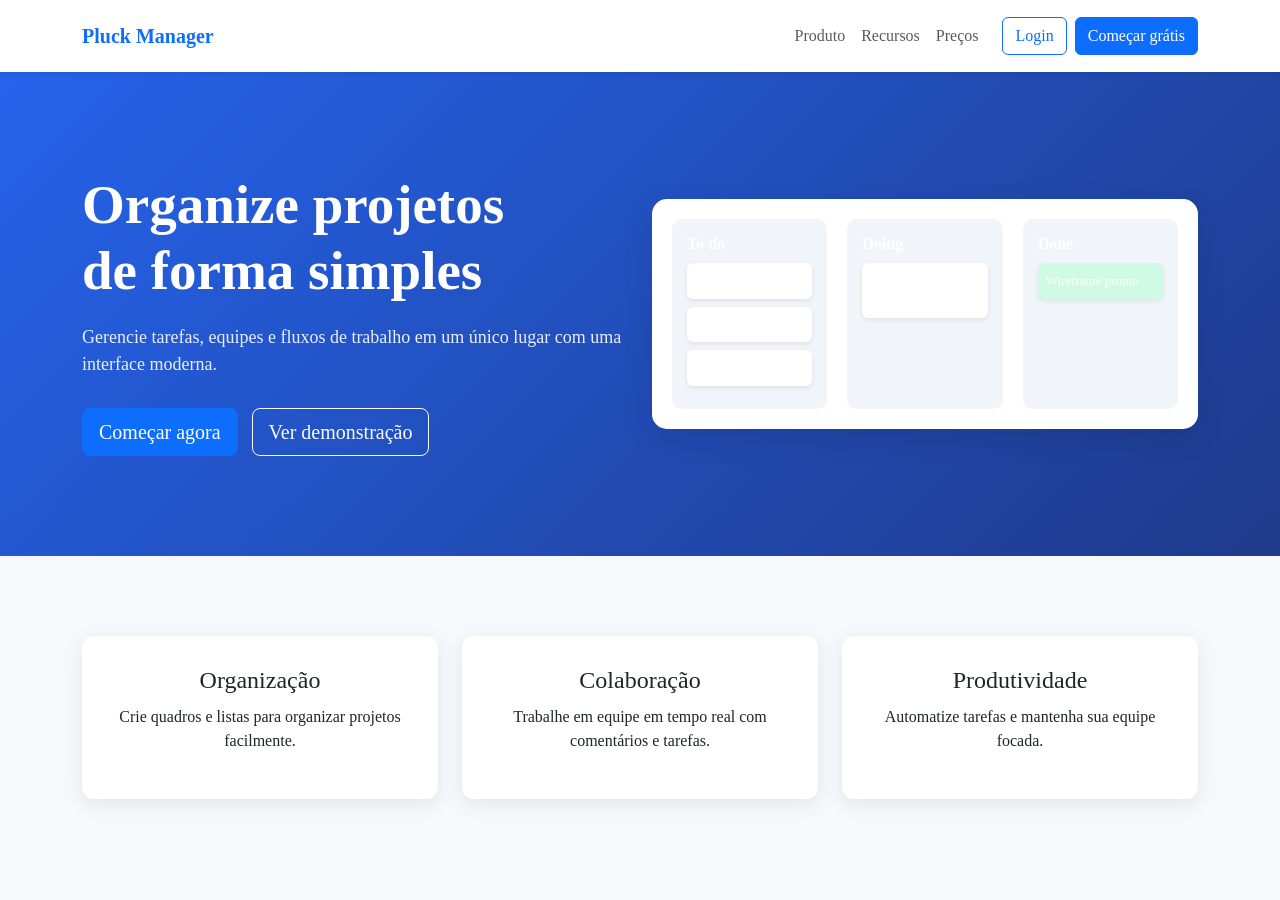
==== frontend/index.html @ 094952ae "Adicionandno Cors // Redirecionando frontend a raiz por meio de pasta" ====
<!DOCTYPE html>
<html lang="pt-br">
<head>

<meta charset="UTF-8">
<meta name="viewport" content="width=device-width, initial-scale=1.0">

<title>Pluck</title>

<link href="https://cdn.jsdelivr.net/npm/bootstrap@5.3.2/dist/css/bootstrap.min.css" rel="stylesheet">

<link rel="stylesheet" href="homepage/home.css">

</head>
<body>
<nav class="navbar navbar-expand-lg navbar-light bg-white shadow-sm py-3">
<div class="container">

<a class="navbar-brand fw-bold text-primary" href="#">Pluck Manager</a>

<button class="navbar-toggler" data-bs-toggle="collapse" data-bs-target="#menu">
<span class="navbar-toggler-icon"></span>
</button>

<div class="collapse navbar-collapse" id="menu">

<ul class="navbar-nav ms-auto me-3">

<li class="nav-item">
<a class="nav-link" href="#">Produto</a>
</li>

<li class="nav-item">
<a class="nav-link" href="#">Recursos</a>
</li>

<li class="nav-item">
<a class="nav-link" href="#">Preços</a>
</li>

</ul>

<button class="btn btn-outline-primary me-2">Login</button>
<button class="btn btn-primary">Começar grátis</button>

</div>
</div>
</nav>


<section class="hero">

<div class="container">

<div class="row align-items-center">

<div class="col-lg-6 hero-text">

<h1>
Organize projetos <br>
de forma simples
</h1>

<p>
Gerencie tarefas, equipes e fluxos de trabalho em um único lugar com uma interface moderna.
</p>

<div class="hero-buttons">

<button class="btn btn-primary btn-lg">
Começar agora
</button>

<button class="btn btn-outline-light btn-lg">
Ver demonstração
</button>

</div>

</div>


<div class="col-lg-6">

<div class="kanban-board">

<div class="kanban-col">

<h6>To do</h6>

<div class="task">Criar layout</div>
<div class="task">Definir cores</div>
<div class="task">Criar login</div>

</div>


<div class="kanban-col">

<h6>Doing</h6>

<div class="task">Desenvolvendo interface</div>

</div>


<div class="kanban-col">

<h6>Done</h6>

<div class="task done">Wireframe pronto</div>

</div>

</div>

</div>

</div>
</div>
</section>

<section class="features">

<div class="container">

<div class="row text-center">

<div class="col-md-4">

<div class="feature-card">

<h4>Organização</h4>

<p>Crie quadros e listas para organizar projetos facilmente.</p>

</div>
</div>
<div class="col-md-4">

<div class="feature-card">

<h4>Colaboração</h4>

<p>Trabalhe em equipe em tempo real com comentários e tarefas.</p>
</div>
</div>
<div class="col-md-4">

<div class="feature-card">

<h4>Produtividade</h4>

<p>Automatize tarefas e mantenha sua equipe focada.</p>

</div>
</div>
</div>
</div>
</section>

<script src="https://cdn.jsdelivr.net/npm/bootstrap@5.3.2/dist/js/bootstrap.bundle.min.js"></script>

</body>
</html>
---- frontend/homepage/home.css ----
body{
background:#f6f8fb;
font-family:Segoe UI;
}

.hero{
background:linear-gradient(135deg,#2563eb,#1e3a8a);
color:white;
padding:100px 0;
}

.hero-text h1{
font-size:55px;
font-weight:700;
margin-bottom:20px;
}

.hero-text p{
font-size:18px;
opacity:0.9;
margin-bottom:30px;
}

.hero-buttons button{
margin-right:10px;
}

.kanban-board{
display:flex;
gap:20px;
background:white;
padding:20px;
border-radius:15px;
box-shadow:0 10px 30px rgba(0,0,0,0.1);
}

.kanban-col{
background:#f1f5f9;
padding:15px;
border-radius:10px;
width:160px;
}

.kanban-col h6{
margin-bottom:10px;
font-weight:600;
}

.task{
background:white;
padding:8px;
border-radius:6px;
margin-bottom:8px;
font-size:13px;
box-shadow:0 2px 5px rgba(0,0,0,0.08);
transition:0.2s;
}

.task:hover{
transform:scale(1.05);
}

.done{
background:#d1fae5;
}

.features{
padding:80px 0;
}

.feature-card{
background:white;
padding:30px;
border-radius:12px;
box-shadow:0 5px 20px rgba(0,0,0,0.08);
transition:0.3s;
}

.feature-card:hover{
transform:translateY(-8px);
}

.feature-card h4{
margin-bottom:10px;
}

@media(max-width:992px){

.hero-text h1{
font-size:38px;
}

.kanban-board{
margin-top:40px;
flex-wrap:wrap;
justify-content:center;
}
}
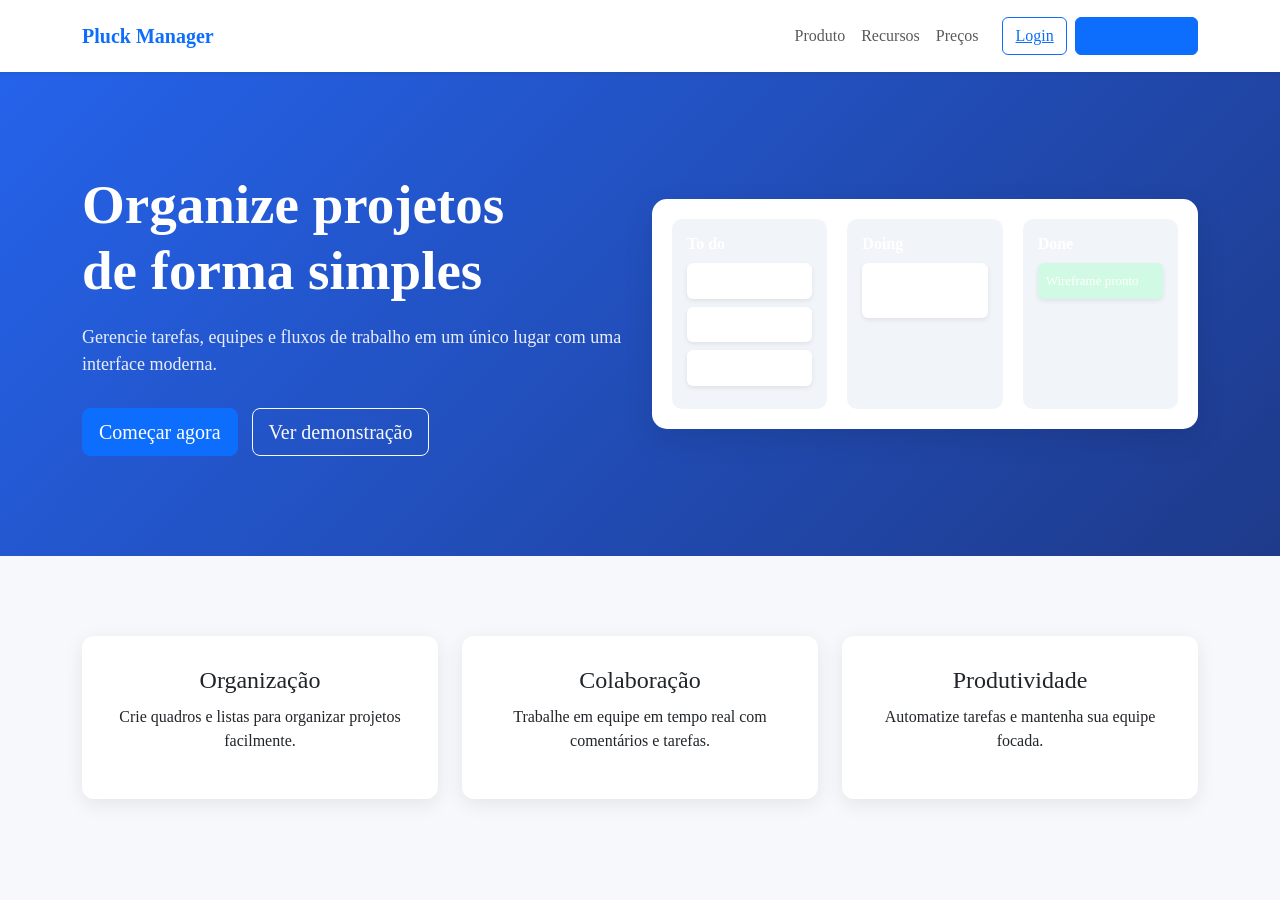
==== commit 42544b2a: "Movendo Cors ao pacote correto // Correção no index em redirecionamento de botões" ====
--- a/frontend/index.html
+++ b/frontend/index.html
@@ -40,8 +40,8 @@
 
 </ul>
 
-<button class="btn btn-outline-primary me-2">Login</button>
-<button class="btn btn-primary">Começar grátis</button>
+<button class="btn btn-outline-primary me-2"><a href="login/login.html"> Login</a></button>
+<button class="btn btn-primary"><a href="register/register.html"> Começar grátis</a></button>
 
 </div>
 </div>
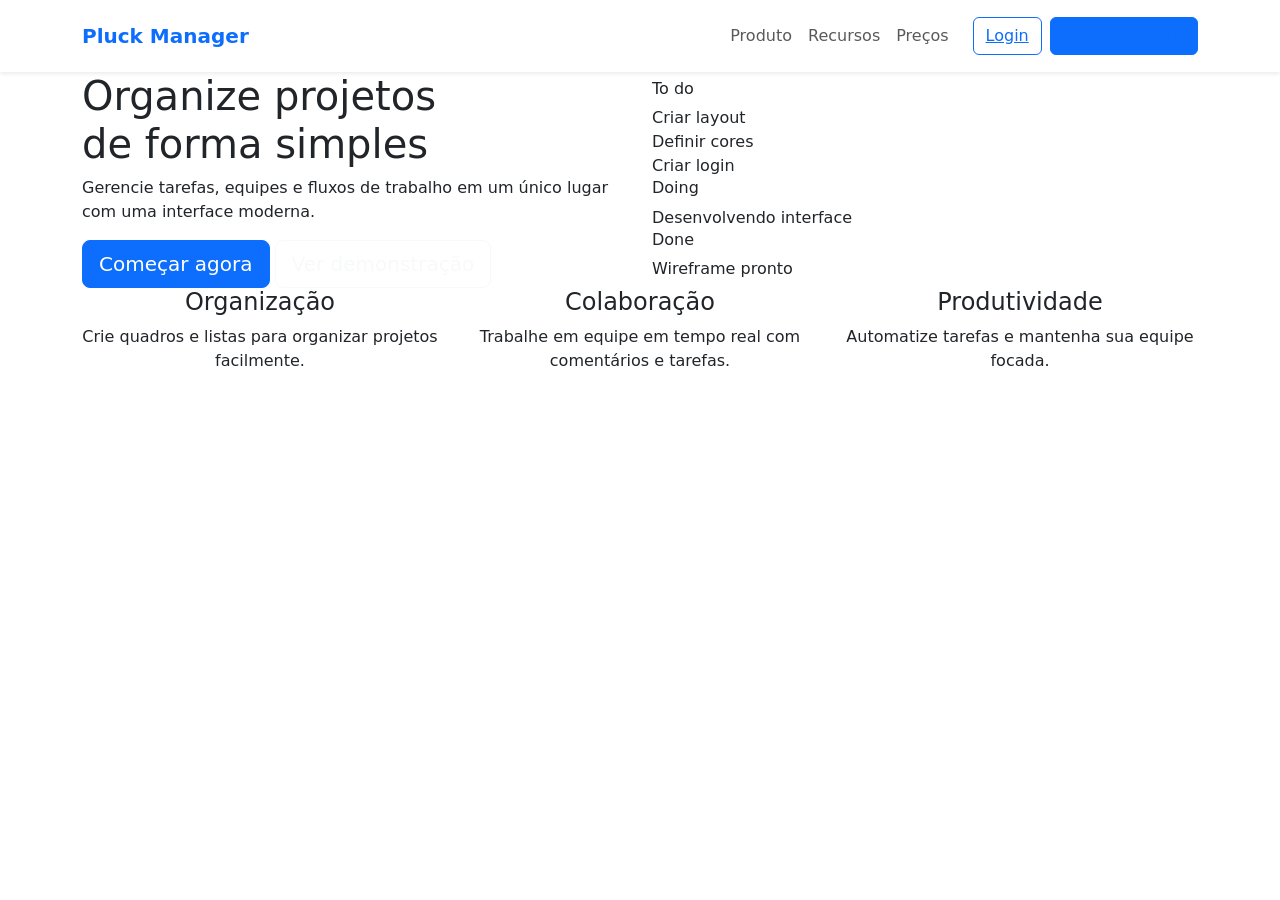
==== commit d84b8aee: "Correção e padronização de rotas" ====
--- a/frontend/index.html
+++ b/frontend/index.html
@@ -9,7 +9,7 @@
 
 <link href="https://cdn.jsdelivr.net/npm/bootstrap@5.3.2/dist/css/bootstrap.min.css" rel="stylesheet">
 
-<link rel="stylesheet" href="homepage/home.css">
+<link rel="stylesheet" href="../homepage/home.css">
 
 </head>
 <body>
@@ -40,8 +40,8 @@
 
 </ul>
 
-<button class="btn btn-outline-primary me-2"><a href="login/login.html"> Login</a></button>
-<button class="btn btn-primary"><a href="register/register.html"> Começar grátis</a></button>
+<button class="btn btn-outline-primary me-2"><a href="../login/login.html"> Login</a></button>
+<button class="btn btn-primary"><a href="../register/register.html"> Começar grátis</a></button>
 
 </div>
 </div>
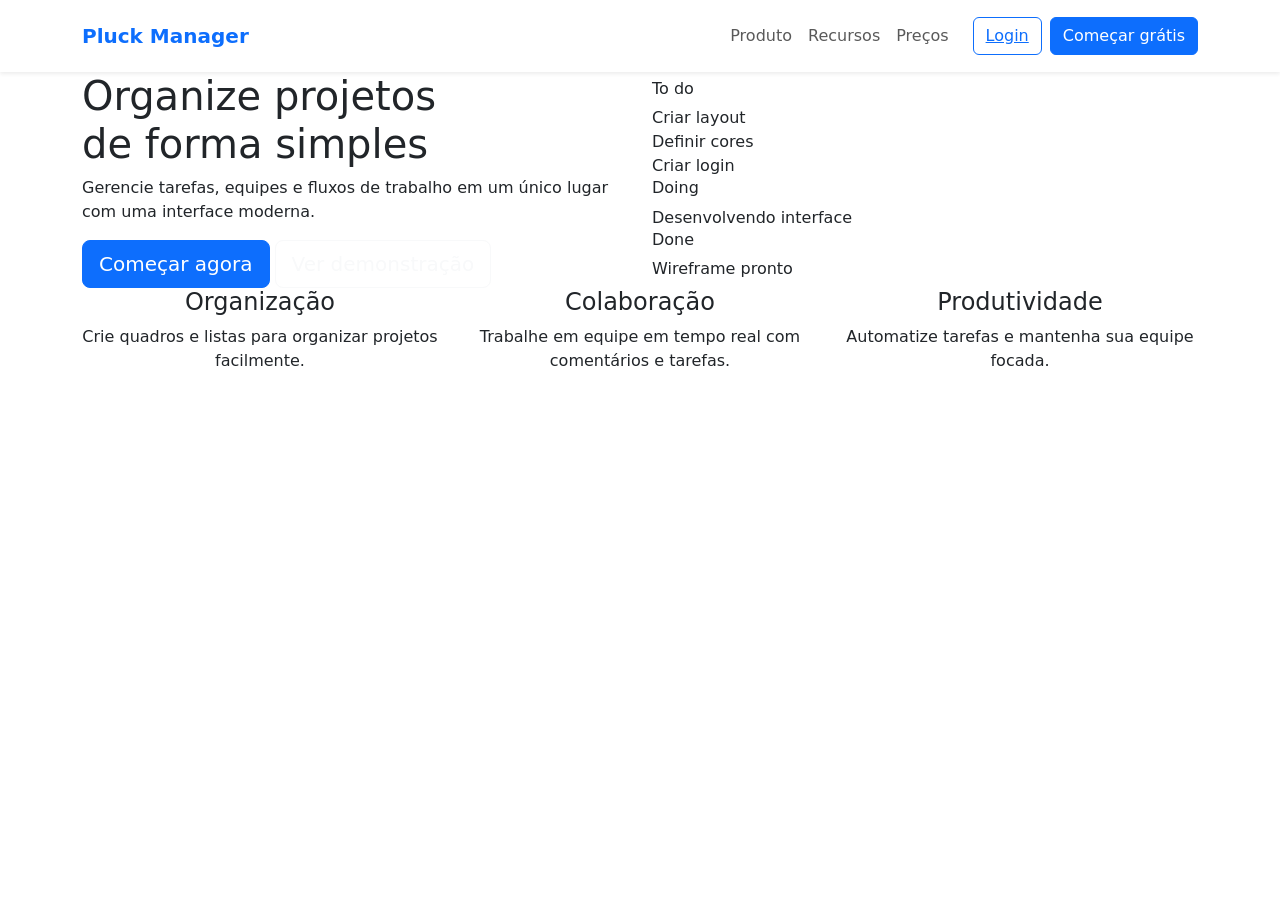
==== commit 5ac2bd81: "Correção de função de renderizar dados {2}" ====
--- a/frontend/index.html
+++ b/frontend/index.html
@@ -9,7 +9,7 @@
 
 <link href="https://cdn.jsdelivr.net/npm/bootstrap@5.3.2/dist/css/bootstrap.min.css" rel="stylesheet">
 
-<link rel="stylesheet" href="../homepage/home.css">
+<link rel="stylesheet" href="/homepage/home.css">
 
 </head>
 <body>
@@ -40,8 +40,8 @@
 
 </ul>
 
-<button class="btn btn-outline-primary me-2"><a href="../login/login.html"> Login</a></button>
-<button class="btn btn-primary"><a href="../register/register.html"> Começar grátis</a></button>
+<button class="btn btn-outline-primary me-2"><a href="/login/login.html"> Login</a></button>
+<button class="btn btn-primary"><a href="/register/register.html" class="text-white text-decoration-none"      > Começar grátis</a></button>
 
 </div>
 </div>
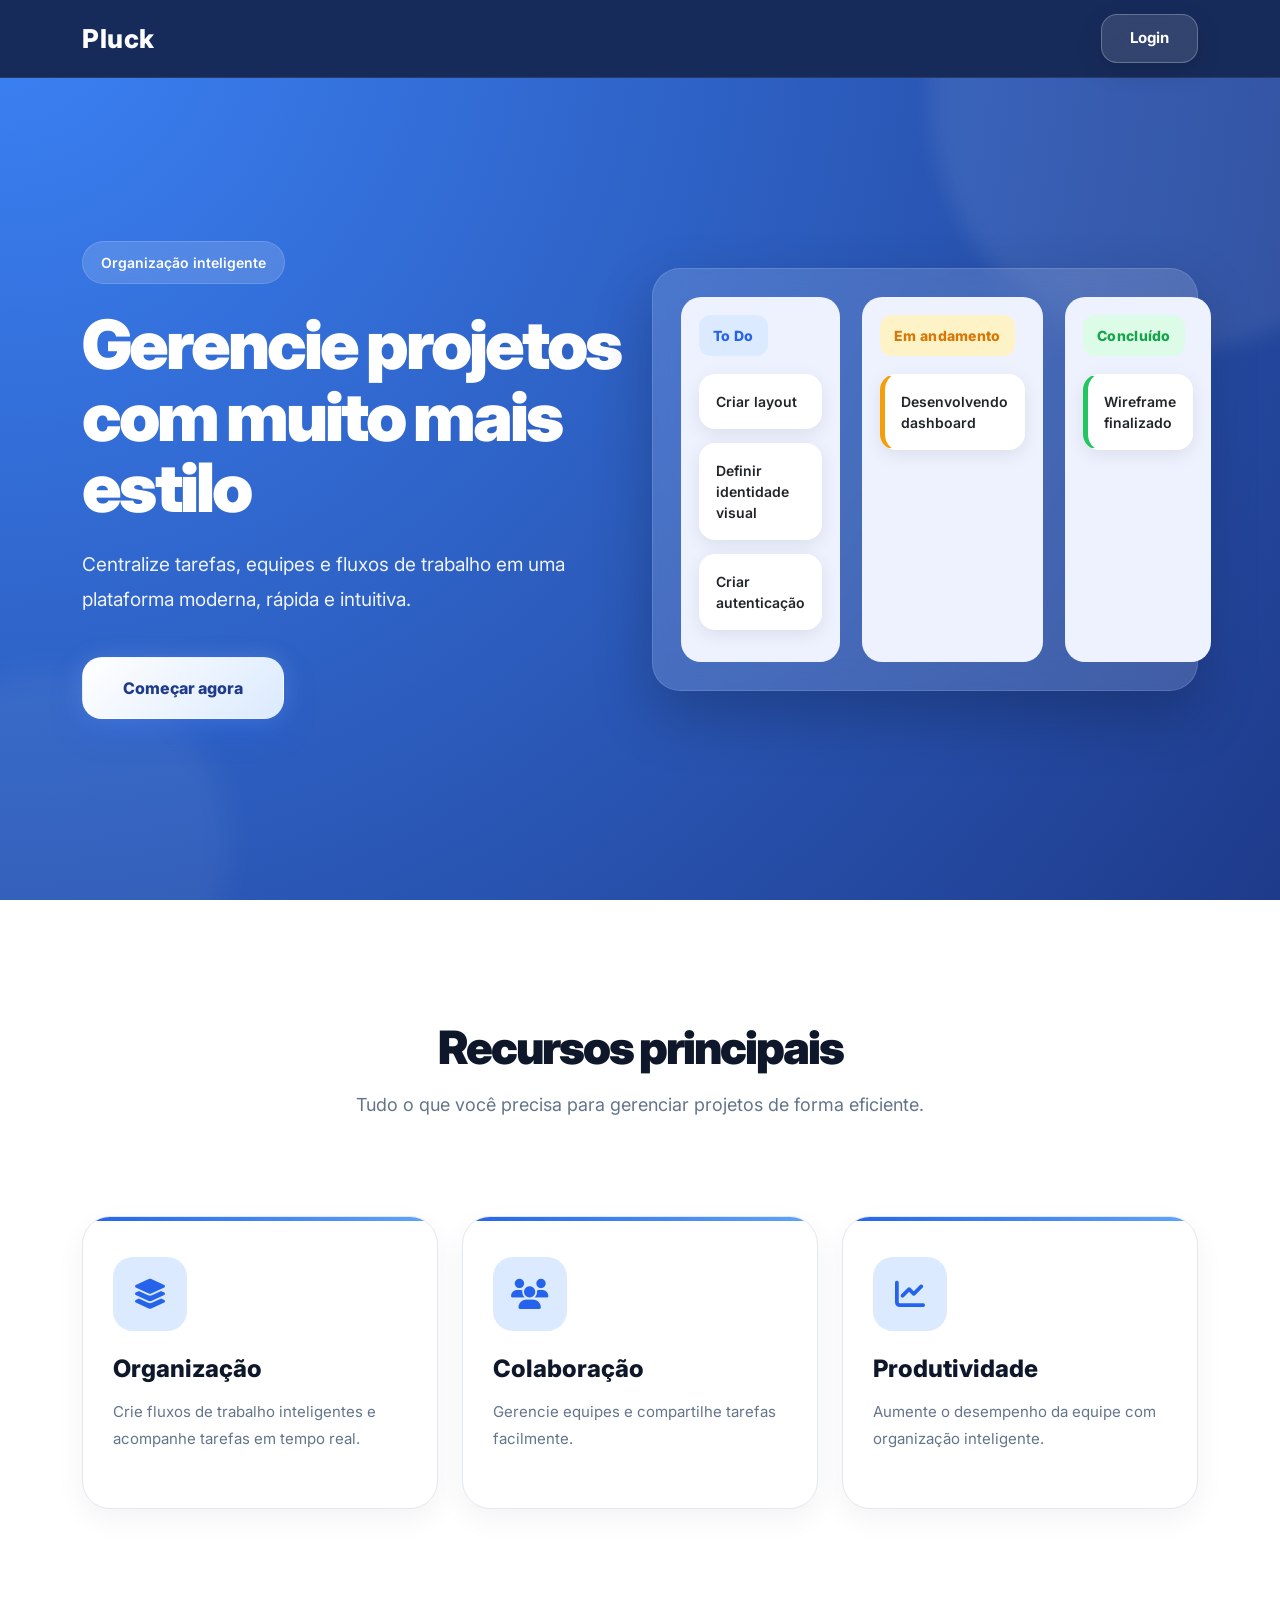
==== commit 1661e30e: "fontend atualizados" ====
--- a/frontend/index.html
+++ b/frontend/index.html
@@ -2,164 +2,210 @@
 <html lang="pt-br">
 <head>
 
-<meta charset="UTF-8">
-<meta name="viewport" content="width=device-width, initial-scale=1.0">
-
-<title>Pluck</title>
-
-<link href="https://cdn.jsdelivr.net/npm/bootstrap@5.3.2/dist/css/bootstrap.min.css" rel="stylesheet">
-
-<link rel="stylesheet" href="/homepage/home.css">
+    <meta charset="UTF-8">
+    <meta name="viewport" content="width=device-width, initial-scale=1.0">
+
+    <title>Pluck Manager</title>
+
+    <link href="https://cdn.jsdelivr.net/npm/bootstrap@5.3.2/dist/css/bootstrap.min.css" rel="stylesheet">
+    <link rel="stylesheet" href="homepage/home.css">
+
+    <link rel="preconnect" href="https://fonts.googleapis.com">
+    <link href="https://fonts.googleapis.com/css2?family=Inter:wght@400;500;600;700;800&display=swap" rel="stylesheet">
+
+    <link rel="stylesheet"
+          href="https://cdnjs.cloudflare.com/ajax/libs/font-awesome/6.5.1/css/all.min.css"/>
 
 </head>
+
 <body>
-<nav class="navbar navbar-expand-lg navbar-light bg-white shadow-sm py-3">
-<div class="container">
-
-<a class="navbar-brand fw-bold text-primary" href="#">Pluck Manager</a>
-
-<button class="navbar-toggler" data-bs-toggle="collapse" data-bs-target="#menu">
-<span class="navbar-toggler-icon"></span>
-</button>
-
-<div class="collapse navbar-collapse" id="menu">
-
-<ul class="navbar-nav ms-auto me-3">
-
-<li class="nav-item">
-<a class="nav-link" href="#">Produto</a>
-</li>
-
-<li class="nav-item">
-<a class="nav-link" href="#">Recursos</a>
-</li>
-
-<li class="nav-item">
-<a class="nav-link" href="#">Preços</a>
-</li>
-
-</ul>
-
-<button class="btn btn-outline-primary me-2"><a href="/login/login.html"> Login</a></button>
-<button class="btn btn-primary"><a href="/register/register.html" class="text-white text-decoration-none"      > Começar grátis</a></button>
-
-</div>
-</div>
+
+<!-- NAVBAR -->
+
+<nav class="navbar navbar-expand-lg navbar-dark fixed-top custom-navbar">
+
+    <div class="container">
+
+        <a class="navbar-brand d-flex align-items-center gap-2" href="#">
+
+            <span>Pluck</span>
+
+        </a>
+
+        <div class="ms-auto">
+            <a href="login/login.html" class="btn btn-login">
+                Login
+            </a>
+        </div>
+
+    </div>
 </nav>
 
+<!-- HERO -->
 
 <section class="hero">
 
-<div class="container">
-
-<div class="row align-items-center">
-
-<div class="col-lg-6 hero-text">
-
-<h1>
-Organize projetos <br>
-de forma simples
-</h1>
-
-<p>
-Gerencie tarefas, equipes e fluxos de trabalho em um único lugar com uma interface moderna.
-</p>
-
-<div class="hero-buttons">
-
-<button class="btn btn-primary btn-lg">
-Começar agora
-</button>
-
-<button class="btn btn-outline-light btn-lg">
-Ver demonstração
-</button>
-
-</div>
-
-</div>
-
-
-<div class="col-lg-6">
-
-<div class="kanban-board">
-
-<div class="kanban-col">
-
-<h6>To do</h6>
-
-<div class="task">Criar layout</div>
-<div class="task">Definir cores</div>
-<div class="task">Criar login</div>
-
-</div>
-
-
-<div class="kanban-col">
-
-<h6>Doing</h6>
-
-<div class="task">Desenvolvendo interface</div>
-
-</div>
-
-
-<div class="kanban-col">
-
-<h6>Done</h6>
-
-<div class="task done">Wireframe pronto</div>
-
-</div>
-
-</div>
-
-</div>
-
-</div>
-</div>
+    <div class="container">
+
+        <div class="row align-items-center">
+
+            <div class="col-lg-6 hero-text">
+
+<span class="badge-hero">
+Organização inteligente
+</span>
+
+                <h1>
+                    Gerencie projetos <br>
+                    com muito mais estilo
+                </h1>
+
+                <p>
+                    Centralize tarefas, equipes e fluxos de trabalho em uma plataforma moderna,
+                    rápida e intuitiva.
+                </p>
+
+                <a href="register/register.html" class="btn btn-main">
+                    Começar agora
+                </a>
+
+            </div>
+
+            <div class="col-lg-6">
+
+                <div class="kanban-board">
+
+                    <div class="kanban-col">
+
+                        <div class="kanban-title todo">
+                            To Do
+                        </div>
+
+                        <div class="task">
+                            Criar layout
+                        </div>
+
+                        <div class="task">
+                            Definir identidade visual
+                        </div>
+
+                        <div class="task">
+                            Criar autenticação
+                        </div>
+
+                    </div>
+
+                    <div class="kanban-col">
+
+                        <div class="kanban-title doing">
+                            Em andamento
+                        </div>
+
+                        <div class="task active-task">
+                            Desenvolvendo dashboard
+                        </div>
+
+                    </div>
+
+                    <div class="kanban-col">
+
+                        <div class="kanban-title done-title">
+                            Concluído
+                        </div>
+
+                        <div class="task done">
+                            Wireframe finalizado
+                        </div>
+
+                    </div>
+
+                </div>
+
+            </div>
+
+        </div>
+
+    </div>
+
 </section>
 
+<!-- FEATURES -->
+
 <section class="features">
 
-<div class="container">
-
-<div class="row text-center">
-
-<div class="col-md-4">
-
-<div class="feature-card">
-
-<h4>Organização</h4>
-
-<p>Crie quadros e listas para organizar projetos facilmente.</p>
-
-</div>
-</div>
-<div class="col-md-4">
-
-<div class="feature-card">
-
-<h4>Colaboração</h4>
-
-<p>Trabalhe em equipe em tempo real com comentários e tarefas.</p>
-</div>
-</div>
-<div class="col-md-4">
-
-<div class="feature-card">
-
-<h4>Produtividade</h4>
-
-<p>Automatize tarefas e mantenha sua equipe focada.</p>
-
-</div>
-</div>
-</div>
-</div>
+    <div class="container">
+
+        <div class="section-title text-center">
+
+            <h2>Recursos principais</h2>
+
+            <p>
+                Tudo o que você precisa para gerenciar projetos de forma eficiente.
+            </p>
+
+        </div>
+
+        <div class="row g-4 mt-4">
+
+            <div class="col-md-4">
+
+                <div class="feature-card">
+
+                    <div class="icon-box">
+                        <i class="fa-solid fa-layer-group"></i>
+                    </div>
+
+                    <h4>Organização</h4>
+
+                    <p>
+                        Crie fluxos de trabalho inteligentes e acompanhe tarefas em tempo real.
+                    </p>
+
+                </div>
+
+            </div>
+
+            <div class="col-md-4">
+
+                <div class="feature-card">
+
+                    <div class="icon-box">
+                        <i class="fa-solid fa-users"></i>
+                    </div>
+
+                    <h4>Colaboração</h4>
+
+                    <p>
+                        Gerencie equipes e compartilhe tarefas facilmente.
+                    </p>
+
+                </div>
+
+            </div>
+
+            <div class="col-md-4">
+
+                <div class="feature-card">
+
+                    <div class="icon-box">
+                        <i class="fa-solid fa-chart-line"></i>
+                    </div>
+
+                    <h4>Produtividade</h4>
+
+                    <p>
+                        Aumente o desempenho da equipe com organização inteligente.
+                    </p>
+
+                </div>
+
+            </div>
+
+        </div>
+
+    </div>
+
 </section>
-
-<script src="https://cdn.jsdelivr.net/npm/bootstrap@5.3.2/dist/js/bootstrap.bundle.min.js"></script>
 
 </body>
 </html>
--- a/frontend/homepage/home.css
+++ b/frontend/homepage/home.css
@@ -0,0 +1,441 @@
+*{
+margin:0;
+padding:0;
+box-sizing:border-box;
+}
+
+body{
+font-family:'Inter',sans-serif;
+background:#f4f7fb;
+overflow-x:hidden;
+}
+
+/* NAVBAR */
+
+.custom-navbar{
+background:#172b5b;
+padding:14px 0;
+border-bottom:1px solid rgba(255,255,255,0.08);
+position:fixed;
+top:0;
+left:0;
+width:100%;
+z-index:999;
+backdrop-filter:blur(12px);
+}
+
+
+.navbar-brand{
+font-weight:800;
+font-size:26px;
+color:white !important;
+letter-spacing:0.5px;
+display:flex;
+align-items:center;
+gap:14px;
+}
+
+/* LOGIN BUTTON */
+
+.btn-login{
+background:rgba(255,255,255,0.12);
+border:1px solid rgba(255,255,255,0.25);
+backdrop-filter:blur(12px);
+color:white;
+padding:12px 28px;
+border-radius:16px;
+font-weight:700;
+font-size:15px;
+text-decoration:none;
+transition:all 0.35s ease;
+display:inline-flex;
+align-items:center;
+justify-content:center;
+box-shadow:0 8px 25px rgba(0,0,0,0.15);
+position:relative;
+overflow:hidden;
+}
+
+.btn-login::before{
+content:"";
+position:absolute;
+top:0;
+left:-120%;
+width:100%;
+height:100%;
+background:linear-gradient(
+120deg,
+transparent,
+rgba(255,255,255,0.35),
+transparent
+);
+transition:0.7s;
+}
+
+.btn-login:hover::before{
+left:120%;
+}
+
+.btn-login:hover{
+transform:translateY(-3px);
+background:white;
+color:#1e3a8a;
+box-shadow:0 15px 35px rgba(255,255,255,0.25);
+}
+
+/* HERO */
+
+.hero{
+min-height:100vh;
+display:flex;
+align-items:center;
+background:
+radial-gradient(circle at top left,#3b82f6,#1e3a8a);
+padding:160px 0 100px;
+position:relative;
+overflow:hidden;
+}
+
+.hero::before{
+content:"";
+position:absolute;
+width:500px;
+height:500px;
+background:rgba(255,255,255,0.08);
+border-radius:50%;
+top:-150px;
+right:-150px;
+filter:blur(10px);
+}
+
+.hero::after{
+content:"";
+position:absolute;
+width:350px;
+height:350px;
+background:rgba(255,255,255,0.05);
+border-radius:50%;
+bottom:-120px;
+left:-120px;
+filter:blur(15px);
+}
+
+.hero-text{
+color:white;
+position:relative;
+z-index:2;
+}
+
+.badge-hero{
+display:inline-block;
+padding:10px 18px;
+background:rgba(255,255,255,0.15);
+border-radius:999px;
+margin-bottom:25px;
+font-size:14px;
+backdrop-filter:blur(10px);
+border:1px solid rgba(255,255,255,0.15);
+font-weight:600;
+}
+
+.hero-text h1{
+font-size:68px;
+font-weight:900;
+line-height:1.05;
+margin-bottom:25px;
+letter-spacing:-3px;
+}
+
+.hero-text p{
+font-size:19px;
+line-height:1.8;
+opacity:0.92;
+margin-bottom:40px;
+max-width:560px;
+}
+
+/* MAIN BUTTON */
+
+.btn-main{
+background:linear-gradient(135deg,#ffffff,#dbeafe);
+color:#1e3a8a;
+padding:18px 40px;
+border-radius:20px;
+font-weight:800;
+font-size:16px;
+text-decoration:none;
+display:inline-flex;
+align-items:center;
+justify-content:center;
+gap:10px;
+transition:all 0.35s ease;
+box-shadow:
+0 12px 30px rgba(37,99,235,0.35),
+0 0 25px rgba(255,255,255,0.15);
+position:relative;
+overflow:hidden;
+}
+
+.btn-main::before{
+content:"";
+position:absolute;
+top:0;
+left:-120%;
+width:100%;
+height:100%;
+background:linear-gradient(
+120deg,
+transparent,
+rgba(255,255,255,0.55),
+transparent
+);
+transition:0.7s;
+}
+
+.btn-main:hover::before{
+left:120%;
+}
+
+.btn-main:hover{
+transform:translateY(-5px) scale(1.02);
+box-shadow:
+0 18px 45px rgba(37,99,235,0.45),
+0 0 35px rgba(255,255,255,0.25);
+background:linear-gradient(135deg,#ffffff,#bfdbfe);
+color:#1e40af;
+}
+
+/* KANBAN */
+
+.kanban-board{
+display:flex;
+gap:22px;
+background:rgba(255,255,255,0.14);
+backdrop-filter:blur(16px);
+padding:28px;
+border-radius:28px;
+box-shadow:0 25px 60px rgba(0,0,0,0.22);
+position:relative;
+z-index:2;
+border:1px solid rgba(255,255,255,0.12);
+}
+
+.kanban-col{
+width:220px;
+background:#eef2ff;
+padding:18px;
+border-radius:20px;
+transition:0.3s ease;
+}
+
+.kanban-col:hover{
+transform:translateY(-4px);
+}
+
+.kanban-title{
+font-size:14px;
+font-weight:800;
+margin-bottom:18px;
+padding:10px 14px;
+border-radius:12px;
+display:inline-block;
+letter-spacing:0.3px;
+}
+
+.todo{
+background:#dbeafe;
+color:#2563eb;
+}
+
+.doing{
+background:#fef3c7;
+color:#d97706;
+}
+
+.done-title{
+background:#dcfce7;
+color:#16a34a;
+}
+
+.task{
+background:white;
+padding:16px;
+border-radius:16px;
+margin-bottom:14px;
+font-size:14px;
+font-weight:600;
+box-shadow:0 5px 18px rgba(0,0,0,0.08);
+transition:0.3s;
+cursor:pointer;
+border:1px solid transparent;
+}
+
+.task:hover{
+transform:translateY(-4px);
+box-shadow:0 15px 25px rgba(0,0,0,0.12);
+border-color:#bfdbfe;
+}
+
+.active-task{
+border-left:5px solid #f59e0b;
+}
+
+.done{
+border-left:5px solid #22c55e;
+}
+
+/* FEATURES */
+
+.features{
+padding:120px 0;
+background:white;
+position:relative;
+}
+
+.section-title{
+margin-bottom:70px;
+}
+
+.section-title h2{
+font-size:46px;
+font-weight:900;
+color:#0f172a;
+margin-bottom:14px;
+letter-spacing:-2px;
+}
+
+.section-title p{
+color:#64748b;
+font-size:18px;
+max-width:650px;
+margin:auto;
+line-height:1.8;
+}
+
+.feature-card{
+background:white;
+padding:40px 30px;
+border-radius:28px;
+transition:0.4s;
+height:100%;
+box-shadow:0 10px 30px rgba(0,0,0,0.05);
+border:1px solid #e2e8f0;
+position:relative;
+overflow:hidden;
+}
+
+.feature-card::before{
+content:"";
+position:absolute;
+top:0;
+left:0;
+width:100%;
+height:4px;
+background:linear-gradient(to right,#2563eb,#60a5fa);
+}
+
+.feature-card:hover{
+transform:translateY(-10px);
+box-shadow:0 25px 45px rgba(37,99,235,0.15);
+}
+
+.icon-box{
+width:74px;
+height:74px;
+background:#dbeafe;
+display:flex;
+align-items:center;
+justify-content:center;
+border-radius:20px;
+margin-bottom:24px;
+font-size:30px;
+color:#2563eb;
+transition:0.35s ease;
+}
+
+.feature-card:hover .icon-box{
+transform:scale(1.08) rotate(4deg);
+}
+
+.feature-card h4{
+font-size:24px;
+font-weight:800;
+margin-bottom:15px;
+color:#0f172a;
+}
+
+.feature-card p{
+color:#64748b;
+line-height:1.8;
+font-size:15px;
+}
+
+/* RESPONSIVO */
+
+@media(max-width:992px){
+
+.hero{
+padding:150px 0 90px;
+text-align:center;
+}
+
+.hero-text{
+margin-bottom:60px;
+}
+
+.hero-text h1{
+font-size:48px;
+line-height:1.1;
+}
+
+.hero-text p{
+margin:auto;
+margin-bottom:35px;
+}
+
+.navbar-brand{
+font-size:22px;
+}
+
+.logo{
+width:50px;
+height:50px;
+}
+
+.kanban-board{
+flex-direction:column;
+align-items:center;
+padding:22px;
+}
+
+.kanban-col{
+width:100%;
+max-width:340px;
+}
+
+.section-title h2{
+font-size:36px;
+}
+
+}
+
+@media(max-width:576px){
+
+.hero-text h1{
+font-size:38px;
+}
+
+.hero-text p{
+font-size:16px;
+}
+
+.btn-main{
+width:100%;
+}
+
+.btn-login{
+padding:10px 22px;
+font-size:14px;
+}
+
+}
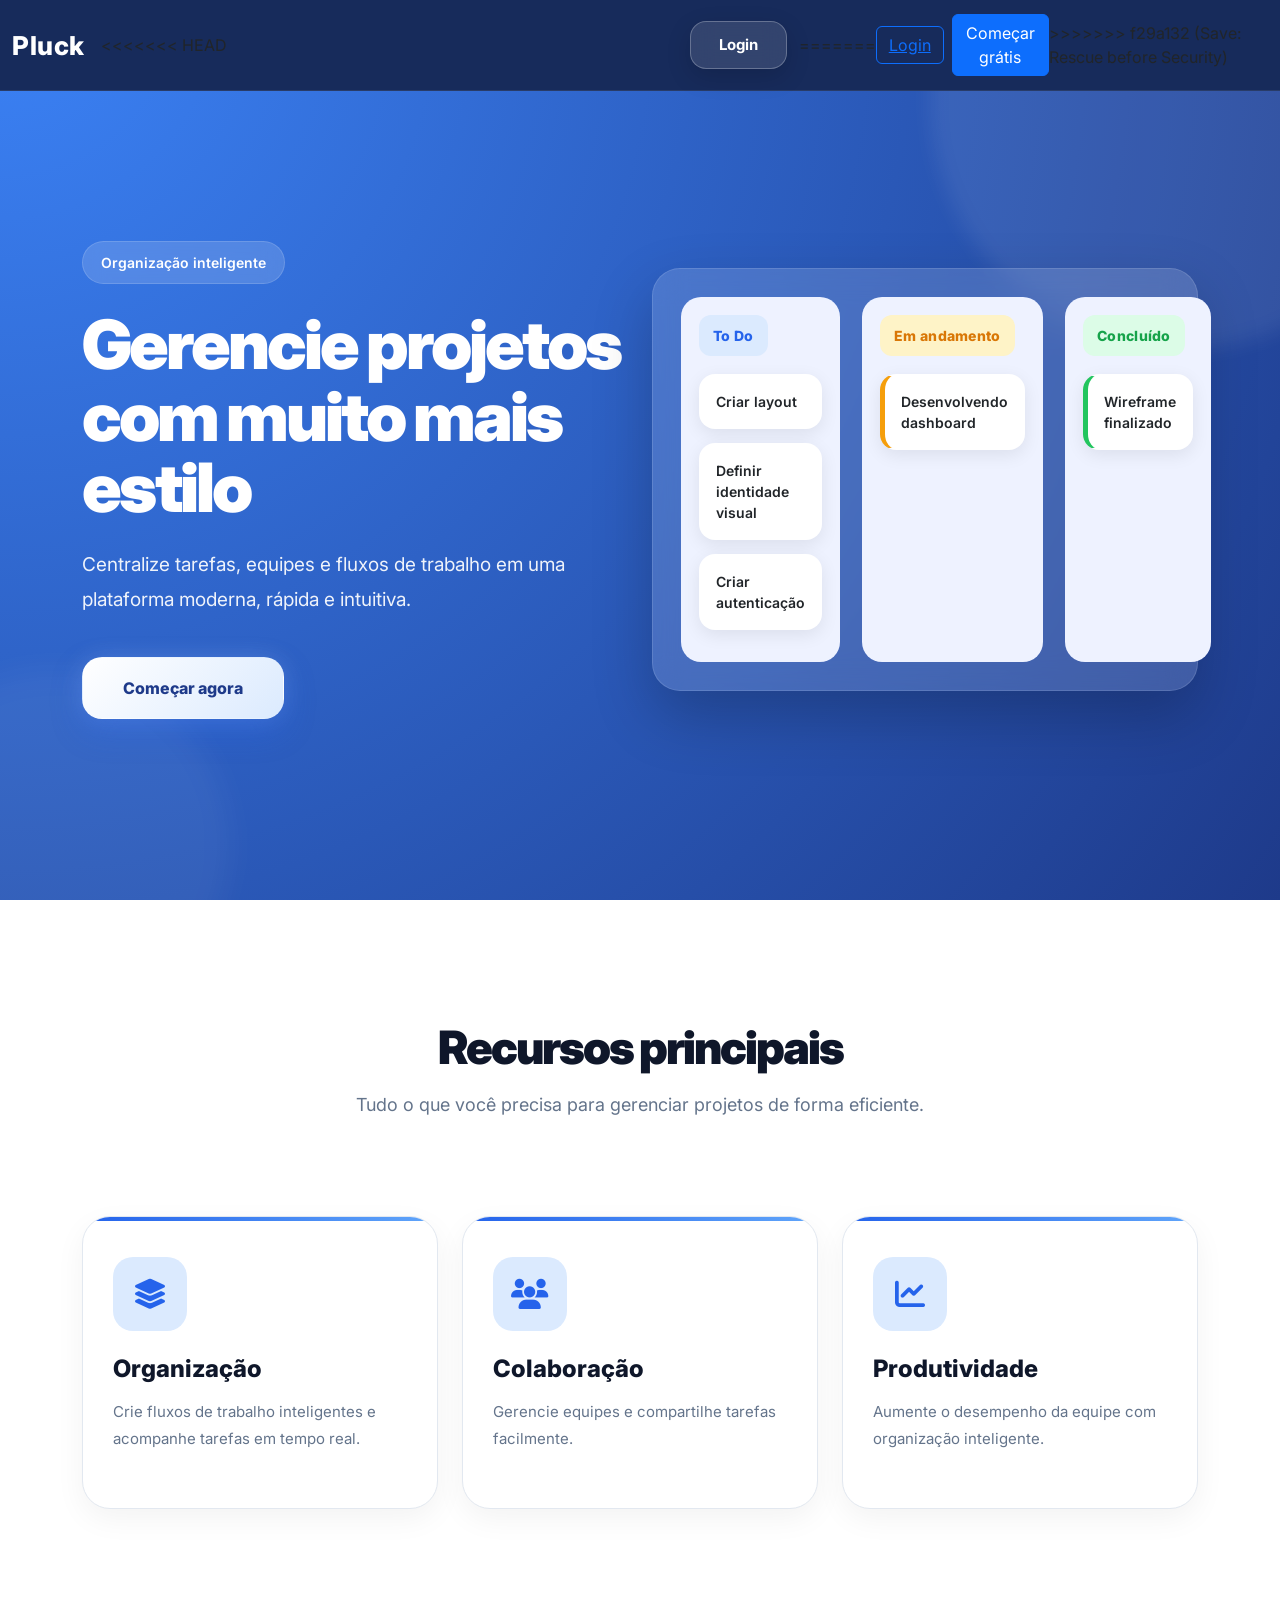
==== commit 7914dc8b: "Save: Rescue before Security" ====
--- a/frontend/index.html
+++ b/frontend/index.html
@@ -32,6 +32,7 @@
 
         </a>
 
+<<<<<<< HEAD
         <div class="ms-auto">
             <a href="login/login.html" class="btn btn-login">
                 Login
@@ -39,6 +40,15 @@
         </div>
 
     </div>
+=======
+</ul>
+
+<button class="btn btn-outline-primary me-2"><a href="/login/login.html"> Login</a></button>
+<button class="btn btn-primary"><a href="/register/register.html" class="text-white text-decoration-none"      > Começar grátis</a></button>
+
+</div>
+</div>
+>>>>>>> f29a132 (Save: Rescue before Security)
 </nav>
 
 <!-- HERO -->
